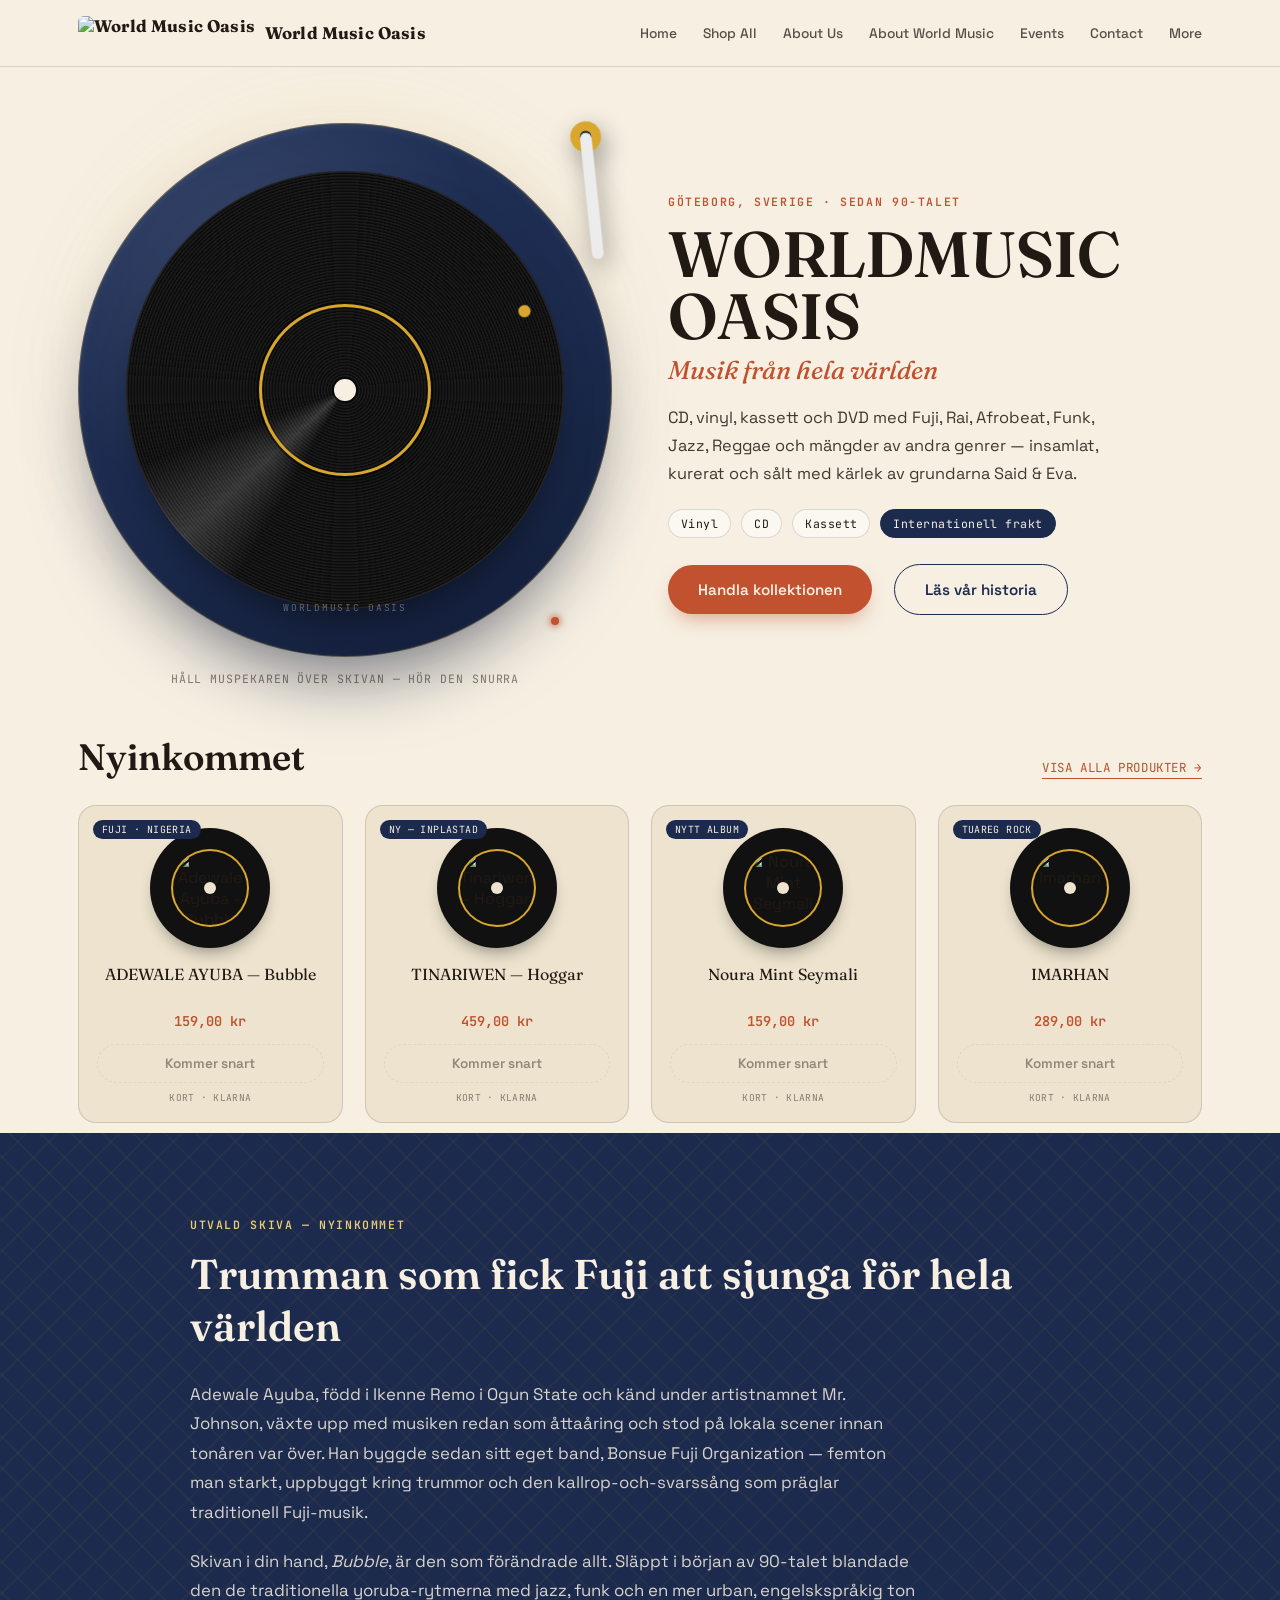
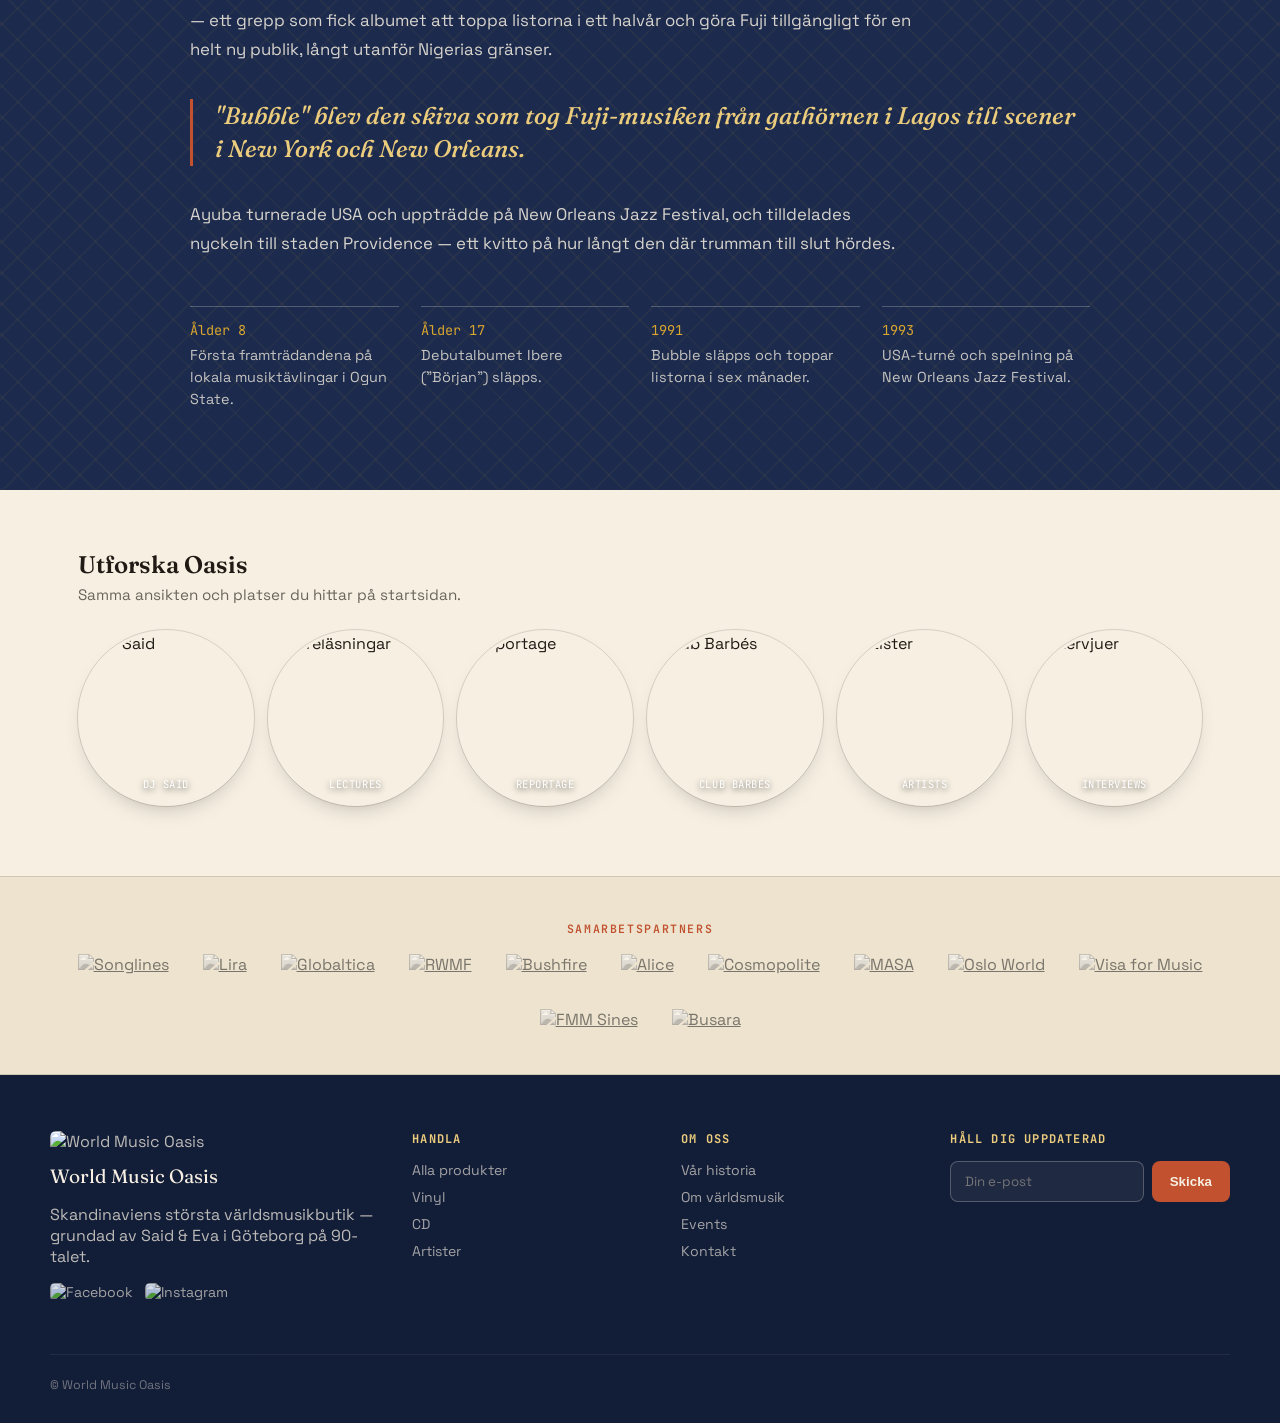
==== index.html @ 0da1d9ff "Add files via upload" ====
<!DOCTYPE html>
<html lang="sv">
<head>
<meta charset="UTF-8">
<meta name="viewport" content="width=device-width, initial-scale=1.0">
<title>Worldmusic Oasis — Musik från hela världen</title>
<link rel="preconnect" href="https://fonts.googleapis.com">
<link href="https://fonts.googleapis.com/css2?family=Fraunces:ital,opsz,wght@0,9..144,300;0,9..144,450;0,9..144,600;0,9..144,700;1,9..144,500&family=Space+Grotesk:wght@400;500;600;700&family=JetBrains+Mono:wght@400;500;600&display=swap" rel="stylesheet">
<link rel="stylesheet" href="style.css">
</head>
<body>

<header>
  <div class="nav-wrap">
    <a href="https://husseinx1970.github.io/worldmusicoasis/index.html" style="text-decoration:none;">
      <div class="logo"><img src="https://static.wixstatic.com/media/7166f7_0f824cdf5394435f9f5b06178131a06c~mv2.gif" alt="World Music Oasis" style="height:34px; width:auto; border-radius:6px;"> World Music&nbsp;Oasis</div>
    </a>
    <nav class="links">
      <a href="https://husseinx1970.github.io/worldmusicoasis/index.html">Home</a>
      <a href="https://husseinx1970.github.io/worldmusicoasis/shop-all.html">Shop All</a>
      <a href="https://husseinx1970.github.io/worldmusicoasis/about-us.html">About Us</a>
      <a href="https://husseinx1970.github.io/worldmusicoasis/about-world-music.html">About World Music</a>
      <a href="https://husseinx1970.github.io/worldmusicoasis/events.html">Events</a>
      <a href="https://husseinx1970.github.io/worldmusicoasis/contact.html">Contact</a>
      <a href="https://husseinx1970.github.io/worldmusicoasis/artists.html">More</a>
    </nav>
    <button class="mobile-toggle" aria-label="Meny">☰</button>
  </div>
  <div class="mobile-links">
    <a href="https://husseinx1970.github.io/worldmusicoasis/index.html">Home</a>
    <a href="https://husseinx1970.github.io/worldmusicoasis/shop-all.html">Shop All</a>
    <a href="https://husseinx1970.github.io/worldmusicoasis/about-us.html">About Us</a>
    <a href="https://husseinx1970.github.io/worldmusicoasis/about-world-music.html">About World Music</a>
    <a href="https://husseinx1970.github.io/worldmusicoasis/events.html">Events</a>
    <a href="https://husseinx1970.github.io/worldmusicoasis/contact.html">Contact</a>
    <a href="https://husseinx1970.github.io/worldmusicoasis/artists.html">More</a>
  </div>
</header>

<section class="hero" id="hem">
  <div>
    <div class="platter-stage" id="platter">
      <div class="turntable-base">
        <div class="vinyl">
          <div class="vinyl-sheen"></div>
          <div class="label"></div>
        </div>
        <svg class="tonearm" viewBox="0 0 100 100" fill="none" xmlns="http://www.w3.org/2000/svg">
          <circle cx="86" cy="12" r="8" fill="var(--gold)"/>
          <circle cx="86" cy="12" r="3" fill="var(--indigo-deep)"/>
          <rect x="83" y="10" width="6" height="66" rx="3" fill="#ececec" transform="rotate(18 86 12)"/>
          <circle cx="20" cy="82" r="3.2" fill="var(--gold)"/>
        </svg>
        <div class="deck-brand">Worldmusic Oasis</div>
        <div class="power-dot"></div>
      </div>
    </div>
    <div class="play-hint">Håll muspekaren över skivan — hör den snurra</div>
  </div>

  <div class="hero-copy">
    <span class="eyebrow">Göteborg, Sverige · Sedan 90-talet</span>
    <h1>WORLDMUSIC<br>OASIS</h1>
    <div class="subtitle">Musik från hela världen</div>
    <p style="font-size:1.02rem; line-height:1.7; opacity:0.85; max-width:46ch; margin-top:18px;">
      CD, vinyl, kassett och DVD med Fuji, Rai, Afrobeat, Funk, Jazz, Reggae och mängder av andra
      genrer — insamlat, kurerat och sålt med kärlek av grundarna Said &amp; Eva.
    </p>

    <div class="meta-row">
      <span class="pill">Vinyl</span>
      <span class="pill">CD</span>
      <span class="pill">Kassett</span>
      <span class="pill condition">Internationell frakt</span>
    </div>

    <div class="buy-row">
      <a class="btn" href="https://husseinx1970.github.io/worldmusicoasis/shop-all.html" style="text-decoration:none; display:inline-block;">Handla kollektionen</a>
      <a class="btn ghost" href="https://husseinx1970.github.io/worldmusicoasis/about-us.html" style="text-decoration:none; display:inline-block;">Läs vår historia</a>
    </div>
  </div>
</section>


<section class="shop" id="butik">
  <div class="shop-head">
    <h2>Nyinkommet</h2>
    <a class="see-all" href="https://husseinx1970.github.io/worldmusicoasis/shop-all.html">Visa alla produkter →</a>
  </div>
  <div class="product-grid">

<div class="p-card">
      <div class="disc"><img src="https://static.wixstatic.com/media/7166f7_14593338bad542749aed587544c12a95~mv2.jpg" alt="Adewale Ayuba - Bubble"></div>
      <span class="badge">Fuji · Nigeria</span>
      <div class="name">ADEWALE AYUBA — Bubble</div>
      <div class="price">159,00 kr</div>
      <a class="buy-btn" data-stripe="adewale-ayuba" href="#">Köp nu</a>
      <div class="pay-badges">KORT · KLARNA</div>
    </div>

<div class="p-card">
      <div class="disc"><img src="https://static.wixstatic.com/media/7166f7_f01b69d1b4a3486a8fb952c3af6a6973~mv2.jpg" alt="Tinariwen - Hoggar"></div>
      <span class="badge">Ny — inplastad</span>
      <div class="name">TINARIWEN — Hoggar</div>
      <div class="price">459,00 kr</div>
      <a class="buy-btn" data-stripe="tinariwen-hoggar" href="#">Köp nu</a>
      <div class="pay-badges">KORT · KLARNA</div>
    </div>

<div class="p-card">
      <div class="disc"><img src="https://static.wixstatic.com/media/7166f7_c71e7d99a2d54791a388ea5726c3e480~mv2.jpg" alt="Noura Mint Seymali"></div>
      <span class="badge">Nytt album</span>
      <div class="name">Noura Mint Seymali</div>
      <div class="price">159,00 kr</div>
      <a class="buy-btn" data-stripe="noura-mint-seymali" href="#">Köp nu</a>
      <div class="pay-badges">KORT · KLARNA</div>
    </div>

<div class="p-card">
      <div class="disc"><img src="https://static.wixstatic.com/media/7166f7_0d36a2579d9541468afca482047975d0~mv2.jpg" alt="Imarhan"></div>
      <span class="badge">Tuareg rock</span>
      <div class="name">IMARHAN</div>
      <div class="price">289,00 kr</div>
      <a class="buy-btn" data-stripe="imarhan" href="#">Köp nu</a>
      <div class="pay-badges">KORT · KLARNA</div>
    </div>

  </div>
</section>

<section class="story adire-bg">
  <div class="story-inner">
    <span class="eyebrow">Utvald skiva — Nyinkommet</span>
    <h2>Trumman som fick Fuji att sjunga för hela världen</h2>
    <p>
      Adewale Ayuba, född i Ikenne Remo i Ogun State och känd under artistnamnet Mr. Johnson,
      växte upp med musiken redan som åttaåring och stod på lokala scener innan tonåren var över.
      Han byggde sedan sitt eget band, Bonsue Fuji Organization — femton man starkt, uppbyggt kring
      trummor och den kallrop-och-svarssång som präglar traditionell Fuji-musik.
    </p>
    <p>
      Skivan i din hand, <em>Bubble</em>, är den som förändrade allt. Släppt i början av 90-talet
      blandade den de traditionella yoruba-rytmerna med jazz, funk och en mer urban, engelskspråkig
      ton — ett grepp som fick albumet att toppa listorna i ett halvår och göra Fuji tillgängligt
      för en helt ny publik, långt utanför Nigerias gränser.
    </p>
    <div class="pull">
      "Bubble" blev den skiva som tog Fuji-musiken från gathörnen i Lagos till scener i New York
      och New Orleans.
    </div>
    <p>
      Ayuba turnerade USA och uppträdde på New Orleans Jazz Festival, och tilldelades nyckeln till
      staden Providence — ett kvitto på hur långt den där trumman till slut hördes.
    </p>

    <div class="timeline">
      <div class="tl-item">
        <div class="tl-year">Ålder 8</div>
        <div class="tl-text">Första framträdandena på lokala musiktävlingar i Ogun State.</div>
      </div>
      <div class="tl-item">
        <div class="tl-year">Ålder 17</div>
        <div class="tl-text">Debutalbumet Ibere (”Början”) släpps.</div>
      </div>
      <div class="tl-item">
        <div class="tl-year">1991</div>
        <div class="tl-text">Bubble släpps och toppar listorna i sex månader.</div>
      </div>
      <div class="tl-item">
        <div class="tl-year">1993</div>
        <div class="tl-text">USA-turné och spelning på New Orleans Jazz Festival.</div>
      </div>
    </div>
  </div>
</section>


<section class="explore">
  <h3>Utforska Oasis</h3>
  <p class="lead">Samma ansikten och platser du hittar på startsidan.</p>
  <div class="tile-grid">
    <a class="tile" href="https://husseinx1970.github.io/worldmusicoasis/artists.html">
      <img src="https://static.wixstatic.com/media/7166f7_7521837ab2a44d3faf1ae3227e840b29~mv2.jpeg/v1/crop/x_226,y_0,w_631,h_634/fill/w_260,h_261,al_c,q_80,usm_0.66_1.00_0.01,enc_avif,quality_auto/said2.jpeg" alt="DJ Said">
      <span class="cap">DJ Said</span>
    </a>
    <a class="tile" href="https://husseinx1970.github.io/worldmusicoasis/about-world-music.html">
      <img src="https://static.wixstatic.com/media/7166f7_aab682427e1e443aa6e0ceadcc2f5370~mv2.jpeg/v1/crop/x_211,y_429,w_377,h_378/fill/w_260,h_261,al_c,q_80,usm_0.66_1.00_0.01,enc_avif,quality_auto/mitrassatf.jpeg" alt="Föreläsningar">
      <span class="cap">Lectures</span>
    </a>
    <a class="tile" href="https://husseinx1970.github.io/worldmusicoasis/events.html">
      <img src="https://static.wixstatic.com/media/7166f7_caa378e0107c48e58eef85d2fb7a9bc2~mv2.jpeg/v1/crop/x_7,y_919,w_592,h_608/fill/w_254,h_261,al_c,q_80,usm_0.66_1.00_0.01,enc_avif,quality_auto/said-5.jpeg" alt="Reportage">
      <span class="cap">Reportage</span>
    </a>
    <a class="tile" href="https://husseinx1970.github.io/worldmusicoasis/artists.html">
      <img src="https://static.wixstatic.com/media/7166f7_c73ff32344a54e0d898f25d38939cbee~mv2.jpeg/v1/crop/x_200,y_0,w_327,h_328/fill/w_260,h_261,al_c,q_80,usm_0.66_1.00_0.01,enc_avif,quality_auto/tisdass.jpeg" alt="Club Barbés">
      <span class="cap">Club Barbés</span>
    </a>
    <a class="tile" href="https://husseinx1970.github.io/worldmusicoasis/artists.html">
      <img src="https://static.wixstatic.com/media/7166f7_b9ed5227f5da4b95acb08b5313476a7a~mv2.jpeg/v1/crop/x_251,y_0,w_337,h_339/fill/w_260,h_261,al_c,q_80,usm_0.66_1.00_0.01,enc_avif,quality_auto/goran.jpeg" alt="Artister">
      <span class="cap">Artists</span>
    </a>
    <a class="tile" href="https://husseinx1970.github.io/worldmusicoasis/index.html">
      <img src="https://static.wixstatic.com/media/7166f7_e942408dedb54524a821d527164a5282~mv2.jpg/v1/crop/x_45,y_0,w_383,h_394/fill/w_254,h_261,al_c,q_80,usm_0.66_1.00_0.01,enc_avif,quality_auto/ali_edited.jpg" alt="Intervjuer">
      <span class="cap">Interviews</span>
    </a>
  </div>
</section>


<section class="partners">
  <div class="partners-inner">
    <span class="eyebrow">Samarbetspartners</span>
    <div class="logo-row">
      <a href="https://www.songlines.co.uk/"><img src="https://static.wixstatic.com/media/7166f7_846229ec7d954804942af5f8c13153a7~mv2.png/v1/fill/w_174,h_55,al_c,q_85,usm_0.66_1.00_0.01,enc_avif,quality_auto/Songlines.png" alt="Songlines"></a>
      <a href="https://www.lira.se/"><img src="https://static.wixstatic.com/media/7166f7_19bf4fa95d6b4df8967ec5f0bfca1dad~mv2.png/v1/fill/w_166,h_46,al_c,q_85,usm_0.66_1.00_0.01,enc_avif,quality_auto/lira-logo-2019.png" alt="Lira"></a>
      <a href="https://globaltica.pl/"><img src="https://static.wixstatic.com/media/7166f7_7c1747510991429bb4a9e89aabb86590~mv2.png/v1/fill/w_197,h_37,al_c,q_85,usm_0.66_1.00_0.01,enc_avif,quality_auto/globaltica-logo-01.png" alt="Globaltica"></a>
      <a href="https://rwmf.net/"><img src="https://static.wixstatic.com/media/7166f7_41294d9a8b4c438ab6e2bd0062120cf5~mv2.png/v1/fill/w_129,h_133,al_c,q_85,usm_0.66_1.00_0.01,enc_avif,quality_auto/RWMF-LOGO-cropped.png" alt="RWMF"></a>
      <a href="https://www.bush-fire.com/"><img src="https://static.wixstatic.com/media/7166f7_f3049c4bb7594cfbae0c6d9446e855a3~mv2.png/v1/crop/x_86,y_0,w_862,h_702/fill/w_130,h_102,al_c,q_85,usm_0.66_1.00_0.01,enc_avif,quality_auto/bushfire.png" alt="Bushfire"></a>
      <a href="https://alicecph.com/"><img src="https://static.wixstatic.com/media/7166f7_eadf4b941ebb4668beb16190f0f26e3b~mv2.png/v1/fill/w_188,h_107,al_c,q_85,usm_0.66_1.00_0.01,enc_avif,quality_auto/images.png" alt="Alice"></a>
      <a href="https://cosmopolite.no/"><img src="https://static.wixstatic.com/media/7166f7_535382f455e5461d8c22b4dec8519771~mv2.png/v1/fill/w_174,h_45,al_c,q_85,usm_0.66_1.00_0.01,enc_avif,quality_auto/logo.png" alt="Cosmopolite"></a>
      <a href="https://www.en.masa.ci/"><img src="https://static.wixstatic.com/media/7166f7_39625f5b4baf4d129ca061377dc2a211~mv2.png/v1/crop/x_62,y_0,w_692,h_150/fill/w_212,h_46,al_c,q_85,usm_0.66_1.00_0.01,enc_avif,quality_auto/logo-site-MASA-01-01.png" alt="MASA"></a>
      <a href="https://www.osloworld.no/"><img src="https://static.wixstatic.com/media/7166f7_3dadec3fd1254ef3a361cc6c0a9aec73~mv2.png/v1/fill/w_112,h_46,al_c,q_85,usm_0.66_1.00_0.01,enc_avif,quality_auto/oslo%20logo-01.png" alt="Oslo World"></a>
      <a href="http://www.visaformusic.com/"><img src="https://static.wixstatic.com/media/7166f7_202dc550b97f4b1888413e012d39efb4~mv2.png/v1/fill/w_234,h_71,al_c,q_85,usm_0.66_1.00_0.01,enc_avif,quality_auto/Visa%20for%20music%20logo.png" alt="Visa for Music"></a>
      <a href="https://www.fmmsines.pt/"><img src="https://static.wixstatic.com/media/7166f7_93dc5c8981c24600881a9e6da6a2eb9c~mv2.jpeg/v1/fill/w_203,h_102,al_c,q_80,usm_0.66_1.00_0.01,enc_avif,quality_auto/fmm_logotipo.jpeg" alt="FMM Sines"></a>
      <a href="https://www.busaramusic.org/"><img src="https://static.wixstatic.com/media/7166f7_505dd435e7864c72bb443fd3b5957d43~mv2.gif" alt="Busara"></a>
    </div>
  </div>
</section>


<footer>
  <div class="footer-inner">
    <div>
      <img src="https://static.wixstatic.com/media/7166f7_0f824cdf5394435f9f5b06178131a06c~mv2.gif" alt="World Music Oasis" style="height:38px; width:auto; margin-bottom:12px; border-radius:6px;">
      <div class="footer-brand">World Music&nbsp;Oasis</div>
      <p>Skandinaviens största världsmusikbutik — grundad av Said &amp; Eva i Göteborg på 90-talet.</p>
      <div style="display:flex; gap:12px; margin-top:16px;">
        <a href="https://www.facebook.com/Worldmusic-oasis-79179669321"><img src="https://static.wixstatic.com/media/0fdef751204647a3bbd7eaa2827ed4f9.png" alt="Facebook" style="width:22px; height:22px; border-radius:5px;"></a>
        <a href="https://www.instagram.com/worldmusic_oasis/"><img src="https://static.wixstatic.com/media/01c3aff52f2a4dffa526d7a9843d46ea.png" alt="Instagram" style="width:22px; height:22px; border-radius:5px;"></a>
      </div>
    </div>
    <div>
      <h4>Handla</h4>
      <a href="https://husseinx1970.github.io/worldmusicoasis/shop-all.html">Alla produkter</a>
      <a href="https://husseinx1970.github.io/worldmusicoasis/shop-all.html">Vinyl</a>
      <a href="https://husseinx1970.github.io/worldmusicoasis/shop-all.html">CD</a>
      <a href="https://husseinx1970.github.io/worldmusicoasis/shop-all.html">Artister</a>
    </div>
    <div>
      <h4>Om oss</h4>
      <a href="https://husseinx1970.github.io/worldmusicoasis/about-us.html">Vår historia</a>
      <a href="https://husseinx1970.github.io/worldmusicoasis/about-world-music.html">Om världsmusik</a>
      <a href="https://husseinx1970.github.io/worldmusicoasis/events.html">Events</a>
      <a href="https://husseinx1970.github.io/worldmusicoasis/contact.html">Kontakt</a>
    </div>
    <div>
      <h4>Håll dig uppdaterad</h4>
      <div class="newsletter">
        <input type="email" placeholder="Din e-post" />
        <button>Skicka</button>
      </div>
    </div>
  </div>
  <div class="bottom-line">
    <span>© World Music Oasis</span>
  </div>
</footer>

<script src="stripe-config.js"></script>
<script src="site.js"></script>
</body>
</html>
---- style.css ----
:root{
    --indigo:#1B2A4D;
    --indigo-deep:#121D38;
    --gold:#D9A62E;
    --gold-soft:#EBCB7C;
    --rust:#C1512F;
    --cream:#F6EFE2;
    --cream-dim:#EDE3CE;
    --ink:#211A14;
    --line:rgba(33,26,20,0.14);
  }
  *{box-sizing:border-box;}
  html{scroll-behavior:smooth;}
  body{
    margin:0;
    background:var(--cream);
    color:var(--ink);
    font-family:'Space Grotesk', sans-serif;
    -webkit-font-smoothing:antialiased;
  }
  a{color:inherit;}
  .eyebrow{
    font-family:'JetBrains Mono', monospace;
    letter-spacing:0.14em;
    text-transform:uppercase;
    font-size:0.72rem;
    color:var(--rust);
    font-weight:600;
  }
  h1,h2,h3{
    font-family:'Fraunces', serif;
    margin:0;
    font-weight:600;
  }

  /* ---------- background texture ---------- */
  .adire-bg{
    background-color:var(--indigo);
    background-image:
      repeating-linear-gradient(45deg, rgba(217,166,46,0.05) 0px, rgba(217,166,46,0.05) 2px, transparent 2px, transparent 22px),
      repeating-linear-gradient(-45deg, rgba(217,166,46,0.05) 0px, rgba(217,166,46,0.05) 2px, transparent 2px, transparent 22px);
  }

  /* ---------- nav ---------- */
  header{
    position:sticky; top:0; z-index:50;
    background:rgba(246,239,226,0.92);
    backdrop-filter:blur(8px);
    border-bottom:1px solid var(--line);
  }
  .nav-wrap{
    max-width:1180px; margin:0 auto;
    display:flex; align-items:center; justify-content:space-between;
    padding:16px 28px;
  }
  .logo{
    display:flex; align-items:center; gap:10px;
    font-family:'Fraunces', serif; font-weight:700; font-size:1.05rem;
    letter-spacing:0.01em;
  }
  .logo .mark{
    width:30px; height:30px; border-radius:50%;
    background:conic-gradient(var(--indigo) 0 25%, var(--gold) 0 50%, var(--rust) 0 75%, var(--indigo) 0 100%);
    position:relative;
  }
  .logo .mark::after{
    content:''; position:absolute; inset:38%; background:var(--cream); border-radius:50%;
  }
  nav.links{ display:flex; gap:26px; font-size:0.86rem; font-weight:500;}
  nav.links a{ text-decoration:none; opacity:0.75; transition:opacity .2s;}
  nav.links a:hover{ opacity:1; color:var(--rust);}
  @media (max-width:760px){ nav.links{ display:none; } }

  /* ---------- hero ---------- */
  .hero{
    max-width:1180px; margin:0 auto;
    padding:56px 28px 40px;
    display:grid; grid-template-columns:1fr 1fr; gap:56px;
    align-items:center;
  }
  @media (max-width:900px){ .hero{ grid-template-columns:1fr; gap:36px; padding-top:32px;} }

  .platter-stage{
    position:relative; display:flex; align-items:center; justify-content:center;
    aspect-ratio:1/1;
  }
  .platter-stage::before{
    content:''; position:absolute; inset:-6%; border-radius:50%;
    background:radial-gradient(circle at 50% 45%, rgba(217,166,46,0.22), transparent 70%);
    filter:blur(30px);
    z-index:0;
  }
  .turntable-base{
    position:relative; width:100%; height:100%; border-radius:50%;
    display:flex; align-items:center; justify-content:center;
    background:
      radial-gradient(circle at 32% 28%, rgba(255,255,255,0.10), transparent 45%),
      linear-gradient(155deg, #23345c 0%, var(--indigo) 55%, var(--indigo-deep) 100%);
    box-shadow:
      0 40px 70px -25px rgba(18,29,56,0.6),
      inset 0 0 0 1px rgba(217,166,46,0.35),
      inset 0 2px 10px rgba(255,255,255,0.08);
  }
  .vinyl{
    width:82%; aspect-ratio:1/1; border-radius:50%;
    background:
      repeating-radial-gradient(circle at center, #0c0c0c 0px, #0c0c0c 1px, #1a1a1a 2px, #1a1a1a 3px);
    box-shadow:0 20px 40px -18px rgba(0,0,0,0.6), inset 0 0 0 2px rgba(255,255,255,0.04);
    position:relative;
    animation:spin 9s linear infinite;
    animation-play-state:paused;
    overflow:hidden;
  }
  .platter-stage:hover .vinyl, .platter-stage.playing .vinyl{ animation-play-state:running; }
  @keyframes spin{ to{ transform:rotate(360deg);} }
  .vinyl-sheen{
    position:absolute; inset:0; border-radius:50%;
    background:conic-gradient(from 210deg, transparent 0deg, rgba(255,255,255,0.16) 18deg, transparent 40deg, transparent 360deg);
    mix-blend-mode:screen;
    pointer-events:none;
  }
  .label{
    position:absolute; inset:0; margin:auto; width:38%; height:38%; border-radius:50%;
    background-image:url('https://static.wixstatic.com/media/7166f7_14593338bad542749aed587544c12a95~mv2.jpg/v1/fit/w_500,h_500,q_90/file.jpg');
    background-size:cover; background-position:center;
    box-shadow:0 0 0 3px var(--gold), 0 0 0 5px rgba(0,0,0,0.4), 0 6px 14px rgba(0,0,0,0.4);
  }
  .label::after{
    content:''; position:absolute; inset:0; margin:auto; width:13%; height:13%;
    background:var(--cream); border-radius:50%; box-shadow:0 0 0 2px rgba(0,0,0,0.5);
  }
  .tonearm{
    position:absolute; top:-2%; right:0%; width:36%; height:36%;
    transform-origin:88% 12%;
    transform:rotate(-24deg);
    transition:transform .6s cubic-bezier(.4,0,.2,1);
    filter:drop-shadow(0 10px 12px rgba(0,0,0,0.4));
    z-index:2;
  }
  .platter-stage:hover .tonearm, .platter-stage.playing .tonearm{ transform:rotate(4deg); }
  .deck-brand{
    position:absolute; bottom:8%; left:0; right:0; text-align:center;
    font-family:'JetBrains Mono', monospace; font-size:0.6rem; letter-spacing:0.18em;
    text-transform:uppercase; color:rgba(246,239,226,0.35);
    z-index:1;
  }
  .power-dot{
    position:absolute; bottom:6%; right:10%; width:8px; height:8px; border-radius:50%;
    background:var(--rust); box-shadow:0 0 6px 2px rgba(193,81,47,0.6);
    transition:background .3s ease, box-shadow .3s ease;
    z-index:2;
  }
  .platter-stage:hover .power-dot, .platter-stage.playing .power-dot{
    background:#4CAF6D; box-shadow:0 0 8px 3px rgba(76,175,109,0.7);
  }
  .play-hint{
    margin-top:14px; text-align:center; font-family:'JetBrains Mono',monospace;
    font-size:0.72rem; letter-spacing:0.08em; text-transform:uppercase; opacity:0.55;
  }

  .hero-copy .eyebrow{ margin-bottom:14px; display:block; }
  .hero-copy h1{
    font-size:clamp(2.6rem, 5vw, 4rem);
    line-height:0.98;
    letter-spacing:-0.01em;
  }
  .hero-copy .subtitle{
    font-family:'Fraunces', serif; font-style:italic; font-weight:450;
    font-size:1.6rem; color:var(--rust); margin-top:6px;
  }
  .meta-row{
    display:flex; flex-wrap:wrap; gap:10px; margin:22px 0 26px;
  }
  .pill{
    font-family:'JetBrains Mono', monospace; font-size:0.72rem; letter-spacing:0.04em;
    padding:6px 12px; border-radius:999px; border:1px solid var(--line);
    background:rgba(255,255,255,0.5);
  }
  .pill.condition{ background:var(--indigo); color:var(--cream); border-color:var(--indigo); }

  .buy-row{
    display:flex; align-items:center; gap:22px; margin-top:8px; flex-wrap:wrap;
  }
  .price-tag{
    font-family:'Fraunces', serif; font-weight:700; font-size:2.1rem; color:var(--indigo);
    position:relative;
  }
  .price-tag sup{ font-size:0.9rem; top:-0.9em; }
  .btn{
    font-family:'Space Grotesk', sans-serif; font-weight:600; font-size:0.95rem;
    padding:15px 30px; border-radius:999px; border:none; cursor:pointer;
    background:var(--rust); color:var(--cream);
    transition:transform .18s ease, box-shadow .18s ease;
    box-shadow:0 10px 20px -8px rgba(193,81,47,0.55);
  }
  .btn:hover{ transform:translateY(-2px); box-shadow:0 14px 26px -8px rgba(193,81,47,0.6); }
  .btn.ghost{
    background:transparent; color:var(--indigo); border:1.5px solid var(--indigo);
    box-shadow:none;
  }
  .btn.ghost:hover{ background:var(--indigo); color:var(--cream); }

  /* ---------- details strip ---------- */
  .strip{
    max-width:1180px; margin:10px auto 0; padding:0 28px 60px;
  }
  .cards{
    display:grid; grid-template-columns:repeat(4,1fr); gap:16px;
  }
  @media (max-width:760px){ .cards{ grid-template-columns:repeat(2,1fr); } }
  .card{
    background:var(--cream-dim);
    border:1px solid var(--line);
    border-radius:16px;
    padding:20px;
  }
  .card .eyebrow{ margin-bottom:8px; }
  .card .val{ font-family:'Fraunces', serif; font-size:1.15rem; }

  /* ---------- story section ---------- */
  .story{
    color:var(--cream);
    padding:80px 28px;
  }
  .story-inner{
    max-width:900px; margin:0 auto;
  }
  .story .eyebrow{ color:var(--gold-soft); }
  .story h2{
    font-size:clamp(1.8rem,3.4vw,2.6rem);
    margin:14px 0 28px;
    color:var(--cream);
  }
  .story p{
    font-size:1.05rem; line-height:1.75; color:rgba(246,239,226,0.86);
    margin:0 0 20px; max-width:66ch;
  }
  .pull{
    font-family:'Fraunces', serif; font-style:italic; font-weight:500;
    font-size:1.5rem; color:var(--gold-soft); line-height:1.4;
    border-left:3px solid var(--rust); padding-left:22px; margin:34px 0;
    max-width:56ch;
  }

  .timeline{
    display:grid; grid-template-columns:repeat(4,1fr); gap:22px; margin-top:48px;
  }
  @media (max-width:820px){ .timeline{ grid-template-columns:repeat(2,1fr);} }
  .tl-item{ border-top:1px solid rgba(246,239,226,0.25); padding-top:14px; }
  .tl-year{ font-family:'JetBrains Mono',monospace; color:var(--gold); font-size:0.85rem; }
  .tl-text{ font-size:0.9rem; color:rgba(246,239,226,0.78); margin-top:6px; line-height:1.5;}

  /* ---------- more / related ---------- */
  .more{
    max-width:1180px; margin:0 auto; padding:70px 28px;
  }
  .more h3{ font-size:1.5rem; margin-bottom:6px; }
  .more p.lead{ opacity:0.65; margin:0 0 30px; font-size:0.95rem; }
  .browse-row{
    display:flex; gap:14px; flex-wrap:wrap;
  }
  .browse-chip{
    padding:12px 20px; border-radius:12px; border:1px solid var(--line);
    background:var(--cream-dim); text-decoration:none; font-size:0.9rem; font-weight:500;
    display:flex; align-items:center; gap:8px;
    transition:background .2s, border-color .2s;
  }
  .browse-chip:hover{ background:var(--indigo); color:var(--cream); border-color:var(--indigo); }
  .dot{ width:7px; height:7px; border-radius:50%; background:var(--rust); }

  /* ---------- footer ---------- */
  footer{
    background:var(--indigo-deep); color:rgba(246,239,226,0.75);
    padding:56px 28px 30px;
  }
  .footer-inner{
    max-width:1180px; margin:0 auto;
    display:grid; grid-template-columns:1.4fr 1fr 1fr 1.2fr; gap:36px;
  }
  @media (max-width:820px){ .footer-inner{ grid-template-columns:1fr 1fr; } }
  footer h4{
    font-family:'JetBrains Mono',monospace; font-size:0.75rem; letter-spacing:0.1em;
    text-transform:uppercase; color:var(--gold-soft); margin:0 0 14px;
  }
  footer a{ display:block; text-decoration:none; font-size:0.88rem; margin-bottom:9px; opacity:0.85; }
  footer a:hover{ opacity:1; color:var(--gold-soft); }
  .footer-brand{ font-family:'Fraunces',serif; font-size:1.2rem; color:var(--cream); margin-bottom:10px; }
  .footer-brand p{ font-size:0.88rem; line-height:1.6; max-width:34ch; opacity:0.7; }
  .newsletter{ display:flex; gap:8px; margin-top:14px; }
  .newsletter input{
    flex:1; padding:11px 14px; border-radius:8px; border:1px solid rgba(246,239,226,0.25);
    background:rgba(246,239,226,0.06); color:var(--cream); font-family:'Space Grotesk';
  }
  .newsletter button{
    padding:11px 18px; border-radius:8px; border:none; background:var(--rust); color:var(--cream);
    font-weight:600; cursor:pointer;
  }
  /* ---------- news / recommends ---------- */
  .news{
    max-width:1180px; margin:0 auto; padding:20px 28px 10px;
  }
  .news h3{ font-size:1.5rem; margin-bottom:6px; }
  .news p.lead{ opacity:0.65; margin:0 0 26px; font-size:0.95rem; }
  .news-grid{
    display:grid; grid-template-columns:repeat(3,1fr); gap:18px;
  }
  @media (max-width:820px){ .news-grid{ grid-template-columns:1fr; } }
  .news-card{
    border-radius:16px; overflow:hidden; background:var(--cream-dim);
    border:1px solid var(--line); text-decoration:none; color:var(--ink);
    display:block; transition:transform .2s ease;
  }
  .news-card:hover{ transform:translateY(-4px); }
  .news-card img{ width:100%; aspect-ratio:16/11; object-fit:cover; display:block; }
  .news-card .body{ padding:16px 18px 20px; }
  .news-card .eyebrow{ margin-bottom:6px; display:block; }
  .news-card .ttl{ font-family:'Fraunces',serif; font-size:1.05rem; line-height:1.3; }

  /* ---------- explore tiles ---------- */
  .explore{
    max-width:1180px; margin:0 auto; padding:60px 28px 10px;
  }
  .explore h3{ font-size:1.5rem; margin-bottom:6px; }
  .explore p.lead{ opacity:0.65; margin:0 0 26px; font-size:0.95rem; }
  .tile-grid{
    display:grid; grid-template-columns:repeat(6,1fr); gap:14px;
  }
  @media (max-width:900px){ .tile-grid{ grid-template-columns:repeat(3,1fr);} }
  @media (max-width:520px){ .tile-grid{ grid-template-columns:repeat(2,1fr);} }
  .tile{
    position:relative; border-radius:50%; aspect-ratio:1/1; overflow:hidden;
    text-decoration:none; display:block; box-shadow:0 10px 22px -12px rgba(33,26,20,0.35);
    border:3px solid var(--cream);
    outline:1px solid var(--line);
  }
  .tile img{ width:100%; height:100%; object-fit:cover; display:block; filter:saturate(0.92); transition:transform .35s ease, filter .35s ease; }
  .tile:hover img{ transform:scale(1.08); filter:saturate(1.1); }
  .tile .cap{
    position:absolute; left:0; right:0; bottom:0; padding:0 0 12px; text-align:center;
    font-family:'JetBrains Mono',monospace; font-size:0.66rem; letter-spacing:0.05em; text-transform:uppercase;
    color:#fff; text-shadow:0 2px 6px rgba(0,0,0,0.65);
  }

  /* ---------- partners ---------- */
  .partners{
    background:var(--cream-dim); border-top:1px solid var(--line); border-bottom:1px solid var(--line);
    margin-top:60px; padding:44px 28px;
  }
  .partners-inner{ max-width:1180px; margin:0 auto; }
  .partners .eyebrow{ display:block; margin-bottom:18px; text-align:center; }
  .logo-row{
    display:flex; flex-wrap:wrap; align-items:center; justify-content:center; gap:34px;
  }
  .logo-row img{
    height:34px; width:auto; object-fit:contain;
    filter:grayscale(1) opacity(0.55);
    transition:filter .2s ease;
  }
  .logo-row img:hover{ filter:grayscale(0) opacity(1); }

  /* ---------- product grid ---------- */
  .shop{
    max-width:1180px; margin:0 auto; padding:8px 28px 10px;
  }
  .shop-head{
    display:flex; align-items:flex-end; justify-content:space-between; gap:20px;
    margin-bottom:26px; flex-wrap:wrap;
  }
  .shop-head h2{ font-size:clamp(1.7rem,3vw,2.3rem); }
  .shop-head .see-all{
    font-family:'JetBrains Mono',monospace; font-size:0.78rem; letter-spacing:0.05em;
    text-transform:uppercase; text-decoration:none; color:var(--rust); border-bottom:1px solid var(--rust);
    padding-bottom:2px; white-space:nowrap;
  }
  .product-grid{
    display:grid; grid-template-columns:repeat(4,1fr); gap:22px;
  }
  @media (max-width:960px){ .product-grid{ grid-template-columns:repeat(3,1fr);} }
  @media (max-width:680px){ .product-grid{ grid-template-columns:repeat(2,1fr);} }
  .p-card{
    text-decoration:none; color:var(--ink); display:block;
    background:var(--cream-dim);
    border:1px solid var(--line);
    border-radius:18px;
    padding:22px 18px 18px;
    text-align:center;
    position:relative;
    transition:transform .2s ease, box-shadow .2s ease;
  }
  .p-card:hover{ transform:translateY(-5px); box-shadow:0 18px 30px -18px rgba(33,26,20,0.35); }
  .p-card .disc{
    width:120px; height:120px; margin:0 auto 16px; border-radius:50%;
    position:relative; background:#111;
    box-shadow:0 10px 18px -8px rgba(0,0,0,0.45);
  }
  .p-card .disc img{
    position:absolute; inset:0; margin:auto; width:62%; height:62%; border-radius:50%;
    object-fit:cover; box-shadow:0 0 0 2px var(--gold);
  }
  .p-card .disc::after{
    content:''; position:absolute; inset:0; margin:auto; width:10%; height:10%;
    background:var(--cream-dim); border-radius:50%;
  }
  .p-card .badge{
    position:absolute; top:14px; left:14px;
    font-family:'JetBrains Mono',monospace; font-size:0.62rem; letter-spacing:0.04em; text-transform:uppercase;
    background:var(--indigo); color:var(--cream); padding:3px 9px; border-radius:999px;
  }
  .p-card .name{ font-family:'Fraunces',serif; font-size:1rem; line-height:1.3; min-height:2.5em; }
  .p-card .price{
    font-family:'JetBrains Mono',monospace; font-size:0.85rem; color:var(--rust); margin-top:8px; font-weight:600;
  }
  .buy-btn{
    display:block; margin-top:14px; text-decoration:none;
    font-family:'Space Grotesk',sans-serif; font-weight:600; font-size:0.85rem;
    padding:10px 0; border-radius:999px; background:var(--rust); color:var(--cream);
    transition:transform .15s ease, background .15s ease;
  }
  .buy-btn:hover{ transform:translateY(-1px); background:#a8461f; }
  .buy-btn.soon{
    background:transparent; color:var(--ink); opacity:0.45; border:1.5px dashed var(--line); cursor:not-allowed;
  }
  .buy-btn.soon:hover{ transform:none; background:transparent; }
  .pay-badges{
    display:flex; align-items:center; justify-content:center; gap:6px; margin-top:8px;
    font-family:'JetBrains Mono',monospace; font-size:0.6rem; letter-spacing:0.03em; opacity:0.5;
  }

  /* ---------- about ---------- */
  .about{
    max-width:1180px; margin:0 auto; padding:70px 28px;
    display:grid; grid-template-columns:1fr 1fr; gap:56px; align-items:center;
  }
  @media (max-width:860px){ .about{ grid-template-columns:1fr; } }
  .about img{ width:100%; border-radius:18px; display:block; box-shadow:0 20px 40px -20px rgba(33,26,20,0.4); }
  .about-copy p{ font-size:1rem; line-height:1.75; opacity:0.85; margin:14px 0; }
  .about-copy h2{ font-size:clamp(1.7rem,3vw,2.3rem); margin-bottom:4px; }

  /* ---------- contact ---------- */
  .contact{
    max-width:1180px; margin:0 auto; padding:70px 28px;
    display:grid; grid-template-columns:1fr 1fr; gap:40px;
  }
  @media (max-width:820px){ .contact{ grid-template-columns:1fr; } }
  .contact h2{ font-size:clamp(1.7rem,3vw,2.3rem); margin-bottom:16px; }
  .contact-card{
    background:var(--indigo); color:var(--cream); border-radius:20px; padding:34px;
  }
  .contact-card .row{ display:flex; gap:14px; margin-bottom:18px; align-items:flex-start; }
  .contact-card .row .lbl{
    font-family:'JetBrains Mono',monospace; font-size:0.7rem; letter-spacing:0.06em; text-transform:uppercase;
    color:var(--gold-soft); min-width:88px;
  }
  .contact-card .row .val{ font-size:0.98rem; line-height:1.5; opacity:0.92; }
  .contact-card a{ color:var(--cream); text-decoration:underline; }
  .contact-form{ background:var(--cream-dim); border:1px solid var(--line); border-radius:20px; padding:34px; }
  .contact-form input, .contact-form textarea{
    width:100%; padding:12px 14px; border-radius:10px; border:1px solid var(--line);
    background:#fff; font-family:'Space Grotesk'; margin-bottom:14px; font-size:0.92rem;
  }
  .contact-form textarea{ min-height:100px; resize:vertical; }
  .contact-form button{
    font-family:'Space Grotesk'; font-weight:600; font-size:0.92rem; padding:13px 26px;
    border-radius:999px; border:none; background:var(--rust); color:var(--cream); cursor:pointer;
  }

  .bottom-line{
    max-width:1180px; margin:44px auto 0; padding-top:22px;
    border-top:1px solid rgba(246,239,226,0.12);
    display:flex; justify-content:space-between; font-size:0.78rem; opacity:0.55; flex-wrap:wrap; gap:10px;
  }

/* ---------- nav active state + mobile menu ---------- */
nav.links a.active{ opacity:1; color:var(--rust); font-weight:600; }
.mobile-toggle{ display:none; background:none; border:none; font-size:1.4rem; cursor:pointer; color:var(--indigo); }
@media (max-width:760px){
  .mobile-toggle{ display:block; }
}
.mobile-links{
  display:none; flex-direction:column; gap:2px; padding:10px 28px 18px;
  border-top:1px solid var(--line); background:var(--cream);
}
.mobile-links.open{ display:flex; }
.mobile-links a{
  padding:12px 4px; text-decoration:none; color:var(--ink); font-size:0.95rem;
  border-bottom:1px solid var(--line);
}
.mobile-links a.active{ color:var(--rust); font-weight:600; }

/* ---------- page hero (non-home pages) ---------- */
.page-hero{
  max-width:1180px; margin:0 auto; padding:56px 28px 20px;
}
.page-hero .eyebrow{ display:block; margin-bottom:10px; }
.page-hero h1{ font-size:clamp(2.2rem,4.2vw,3.2rem); line-height:1.02; }
.page-hero p{ font-size:1.02rem; opacity:0.75; max-width:60ch; margin-top:14px; line-height:1.7; }

/* ---------- simple content page ---------- */
.content{
  max-width:800px; margin:0 auto; padding:20px 28px 70px;
}
.content h2{ font-size:1.5rem; margin:36px 0 14px; }
.content p{ font-size:1.02rem; line-height:1.8; opacity:0.85; margin:0 0 18px; }
.content .pull{
  font-family:'Fraunces', serif; font-style:italic; font-weight:500;
  font-size:1.3rem; color:var(--rust); line-height:1.5;
  border-left:3px solid var(--rust); padding-left:20px; margin:28px 0;
}
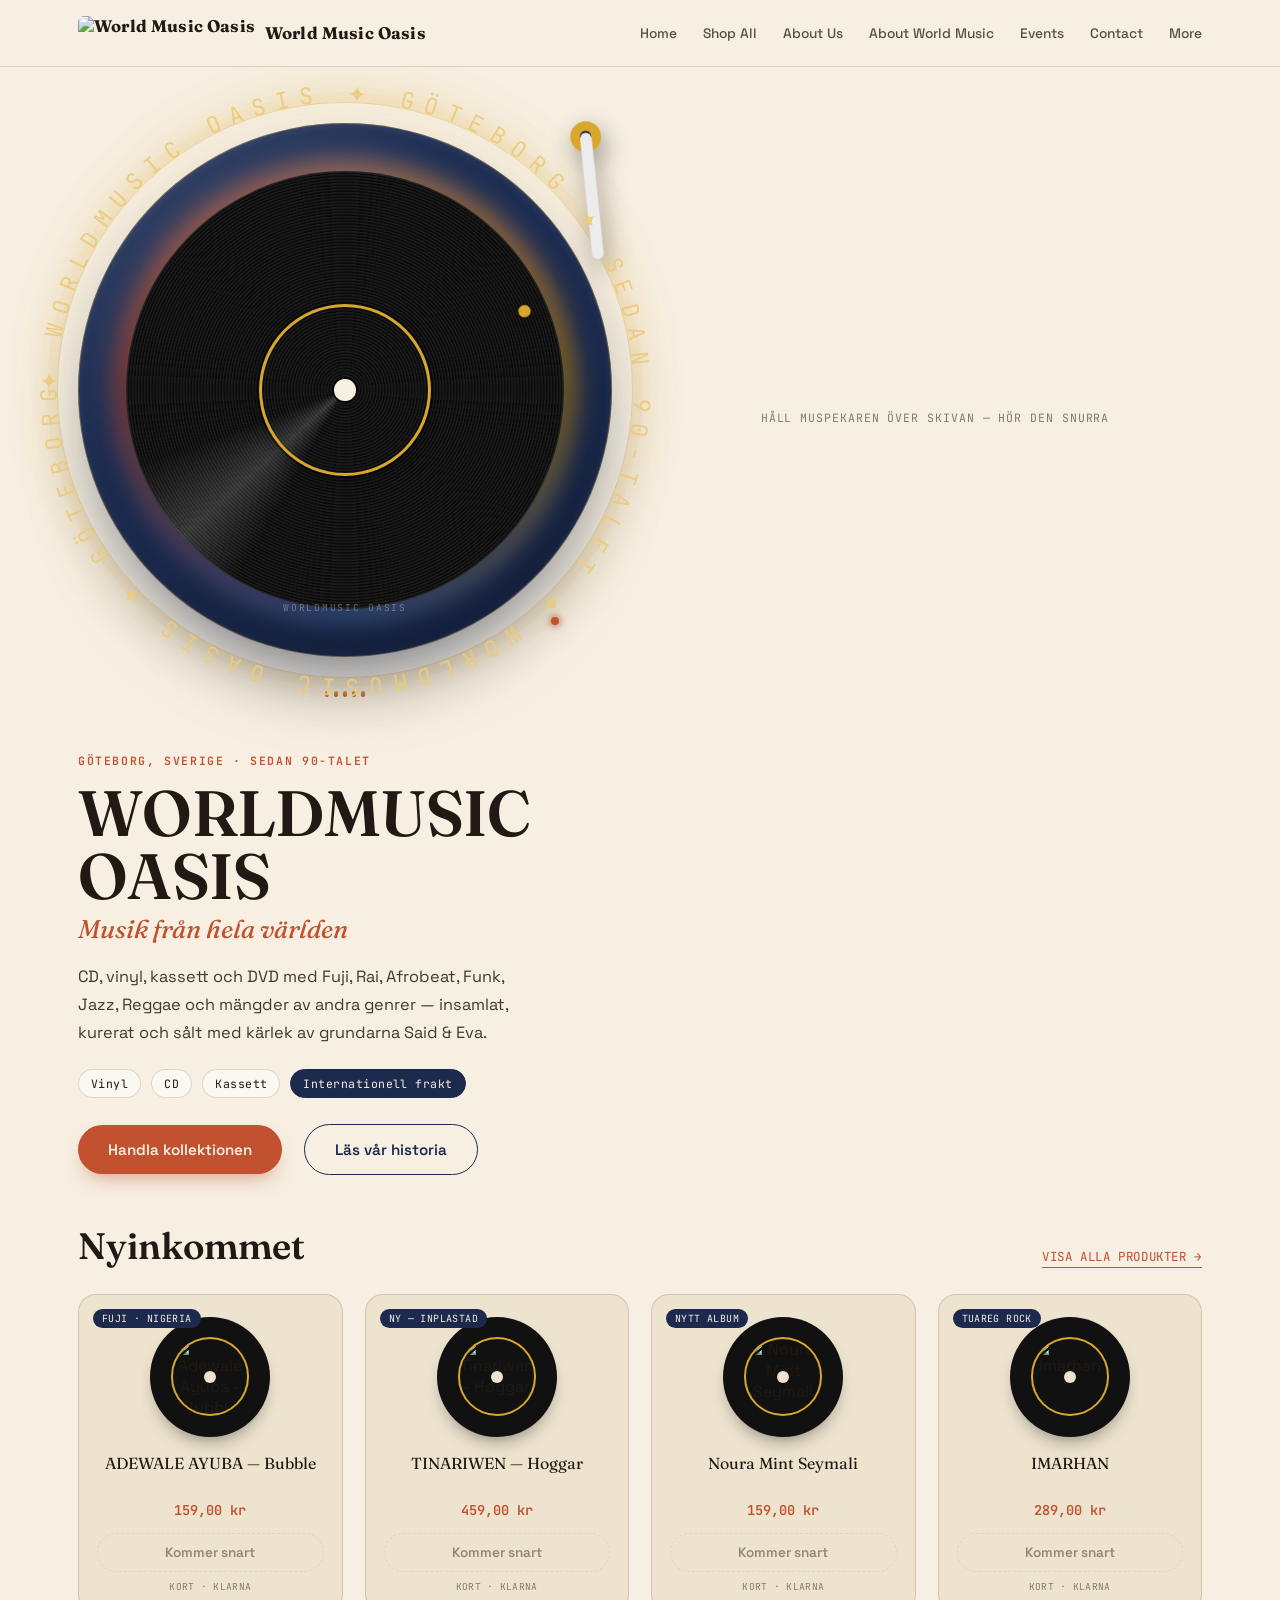
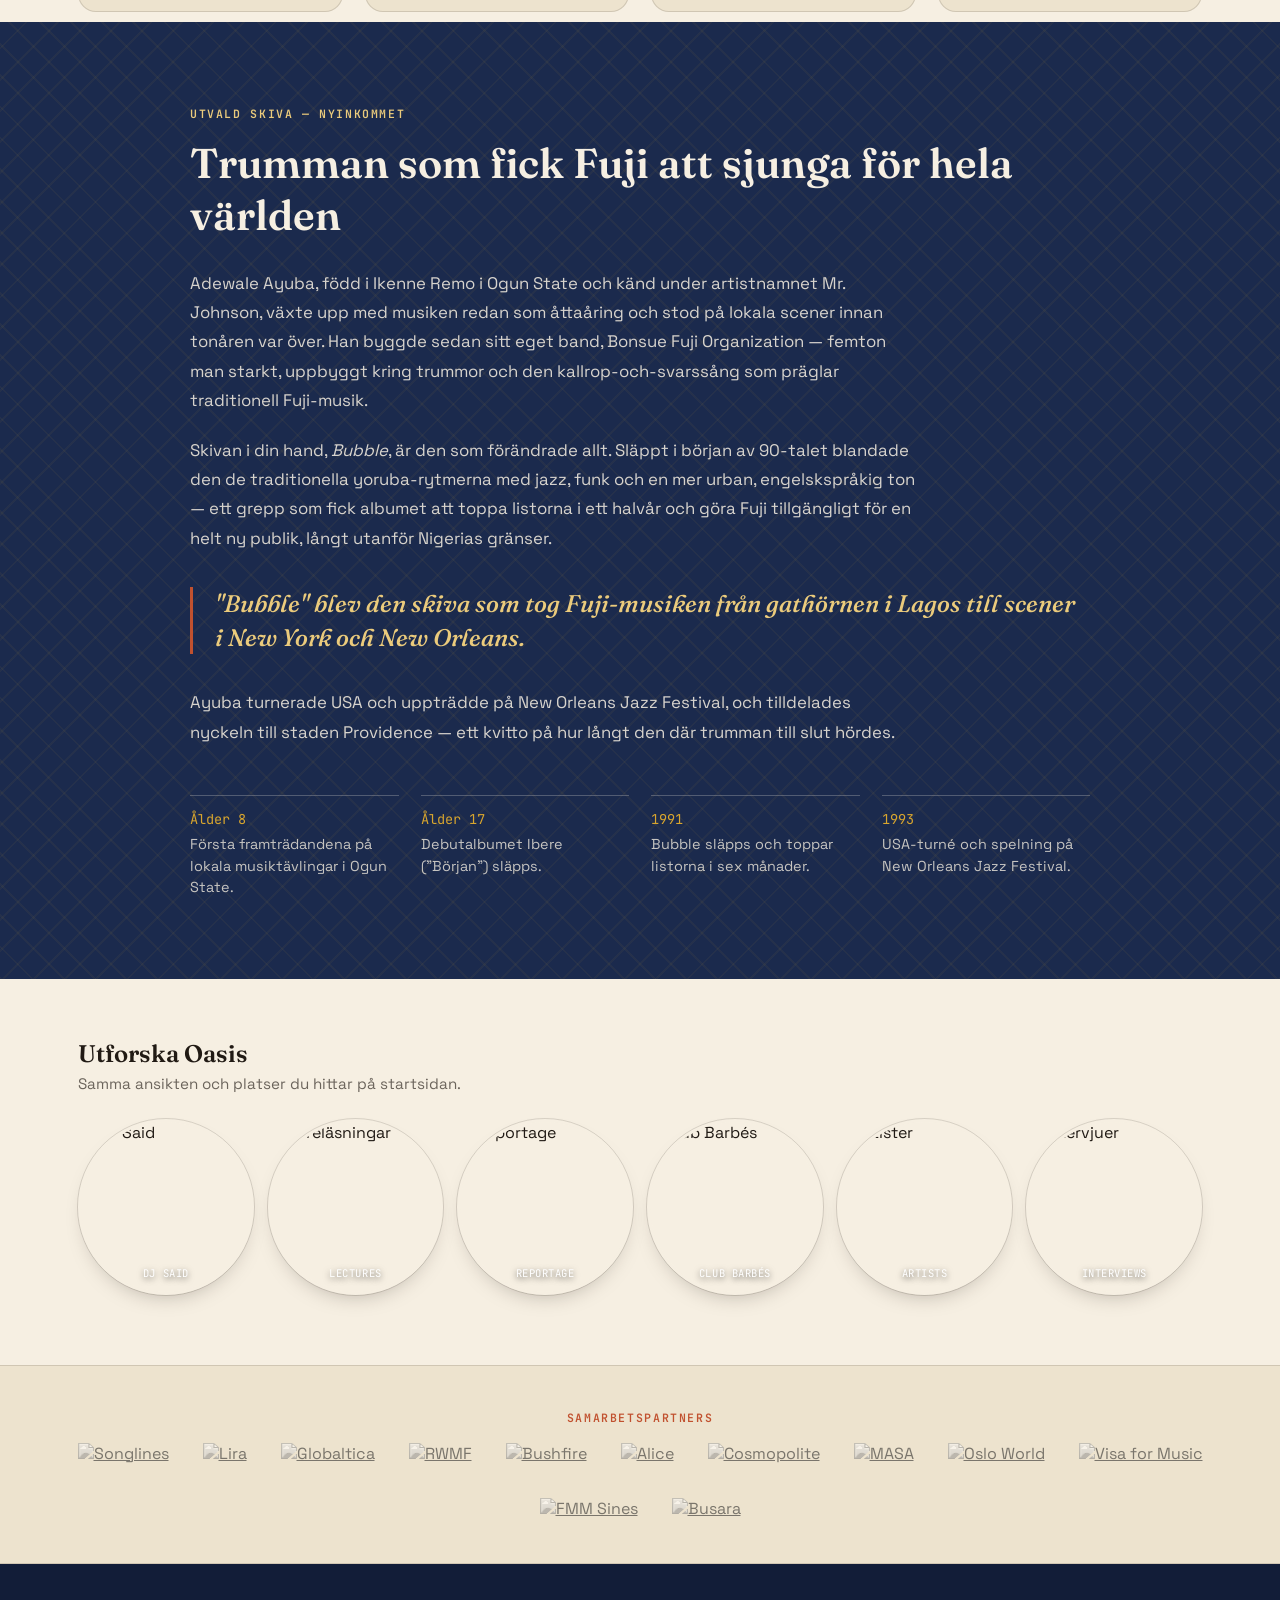
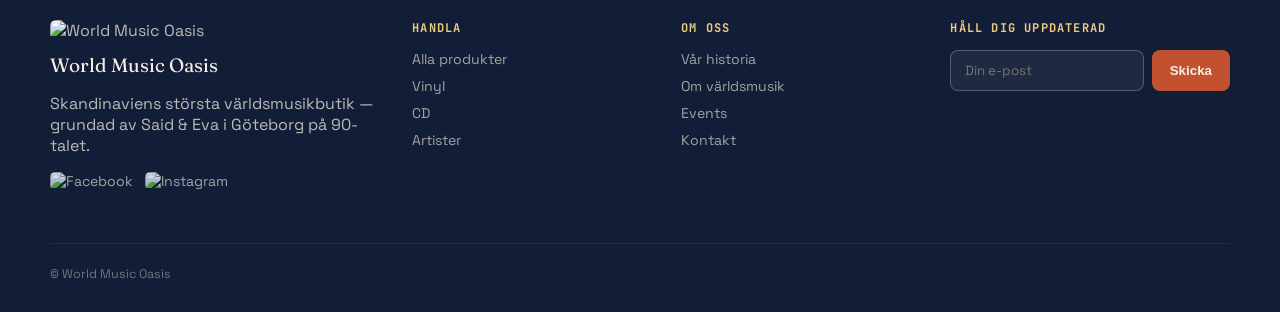
==== commit fa65869e: "Add files via upload" ====
--- a/index.html
+++ b/index.html
@@ -40,7 +40,17 @@
 <section class="hero" id="hem">
   <div>
     <div class="platter-stage" id="platter">
+      <div class="halo-ring"></div>
+      <svg class="ring-text" viewBox="0 0 200 200" xmlns="http://www.w3.org/2000/svg">
+        <defs>
+          <path id="ringPath" d="M100,100 m-90,0 a90,90 0 1,1 180,0 a90,90 0 1,1 -180,0"/>
+        </defs>
+        <text font-family="'JetBrains Mono', monospace" font-size="7.2" letter-spacing="3" fill="var(--gold-soft)">
+          <textPath href="#ringPath" startOffset="0%">✦ WORLDMUSIC OASIS ✦ GÖTEBORG ✦ SEDAN 90-TALET ✦ WORLDMUSIC OASIS ✦ GÖTEBORG ✦ SEDAN 90-TALET</textPath>
+        </text>
+      </svg>
       <div class="turntable-base">
+        <div class="iris-ring"></div>
         <div class="vinyl">
           <div class="vinyl-sheen"></div>
           <div class="label"></div>
@@ -54,6 +64,10 @@
         <div class="deck-brand">Worldmusic Oasis</div>
         <div class="power-dot"></div>
       </div>
+    </div>
+    <div class="eq-bars">
+      <span></span><span></span><span></span><span></span><span></span>
+    </div>
     </div>
     <div class="play-hint">Håll muspekaren över skivan — hör den snurra</div>
   </div>
--- a/style.css
+++ b/style.css
@@ -156,6 +156,67 @@
   .play-hint{
     margin-top:14px; text-align:center; font-family:'JetBrains Mono',monospace;
     font-size:0.72rem; letter-spacing:0.08em; text-transform:uppercase; opacity:0.55;
+  }
+
+  /* ---------- häftiga extra-effekter ---------- */
+  .halo-ring{
+    position:absolute; inset:-4%; border-radius:50%;
+    border:1.5px solid rgba(217,166,46,0.35);
+    box-shadow:0 0 0 10px rgba(217,166,46,0.05), 0 0 44px 8px rgba(217,166,46,0.22);
+    animation:halo-pulse 3.4s ease-in-out infinite;
+    pointer-events:none;
+    z-index:0;
+  }
+  @keyframes halo-pulse{
+    0%,100%{ transform:scale(1); opacity:0.7; }
+    50%{ transform:scale(1.035); opacity:1; }
+  }
+  .ring-text{
+    position:absolute; inset:-10%; width:120%; height:120%;
+    animation:ring-spin 26s linear infinite;
+    pointer-events:none;
+    z-index:3;
+    opacity:0.9;
+  }
+  .platter-stage:hover .ring-text, .platter-stage.playing .ring-text{
+    animation-duration:9s;
+  }
+  @keyframes ring-spin{ to{ transform:rotate(360deg); } }
+  .iris-ring{
+    position:absolute; width:87%; aspect-ratio:1/1; border-radius:50%;
+    background:conic-gradient(from 0deg, #ff9d6c, var(--gold), #7fa7ff, var(--rust), #ff9d6c);
+    filter:blur(11px) saturate(1.4);
+    opacity:0.45;
+    animation:spin 7s linear infinite;
+    animation-play-state:paused;
+  }
+  .platter-stage:hover .iris-ring, .platter-stage.playing .iris-ring{ animation-play-state:running; }
+  .eq-bars{
+    display:flex; align-items:flex-end; justify-content:center; gap:5px;
+    height:22px; margin-top:18px;
+  }
+  .eq-bars span{
+    width:4px; height:6px; border-radius:2px;
+    background:linear-gradient(180deg, var(--gold), var(--rust));
+    animation:eq-idle 2.6s ease-in-out infinite;
+  }
+  .eq-bars span:nth-child(1){ animation-delay:-1.9s; }
+  .eq-bars span:nth-child(2){ animation-delay:-1.1s; }
+  .eq-bars span:nth-child(3){ animation-delay:-2.4s; }
+  .eq-bars span:nth-child(4){ animation-delay:-0.4s; }
+  .eq-bars span:nth-child(5){ animation-delay:-1.5s; }
+  @keyframes eq-idle{
+    0%,100%{ height:5px; opacity:.4; }
+    50%{ height:9px; opacity:.6; }
+  }
+  .platter-stage:hover ~ .eq-bars span, .platter-stage.playing ~ .eq-bars span{
+    animation-name:eq-bounce;
+    animation-duration:0.9s;
+  }
+  @keyframes eq-bounce{
+    0%,100%{ height:6px; opacity:.75; }
+    30%{ height:24px; opacity:1; }
+    60%{ height:12px; opacity:.9; }
   }
 
   .hero-copy .eyebrow{ margin-bottom:14px; display:block; }
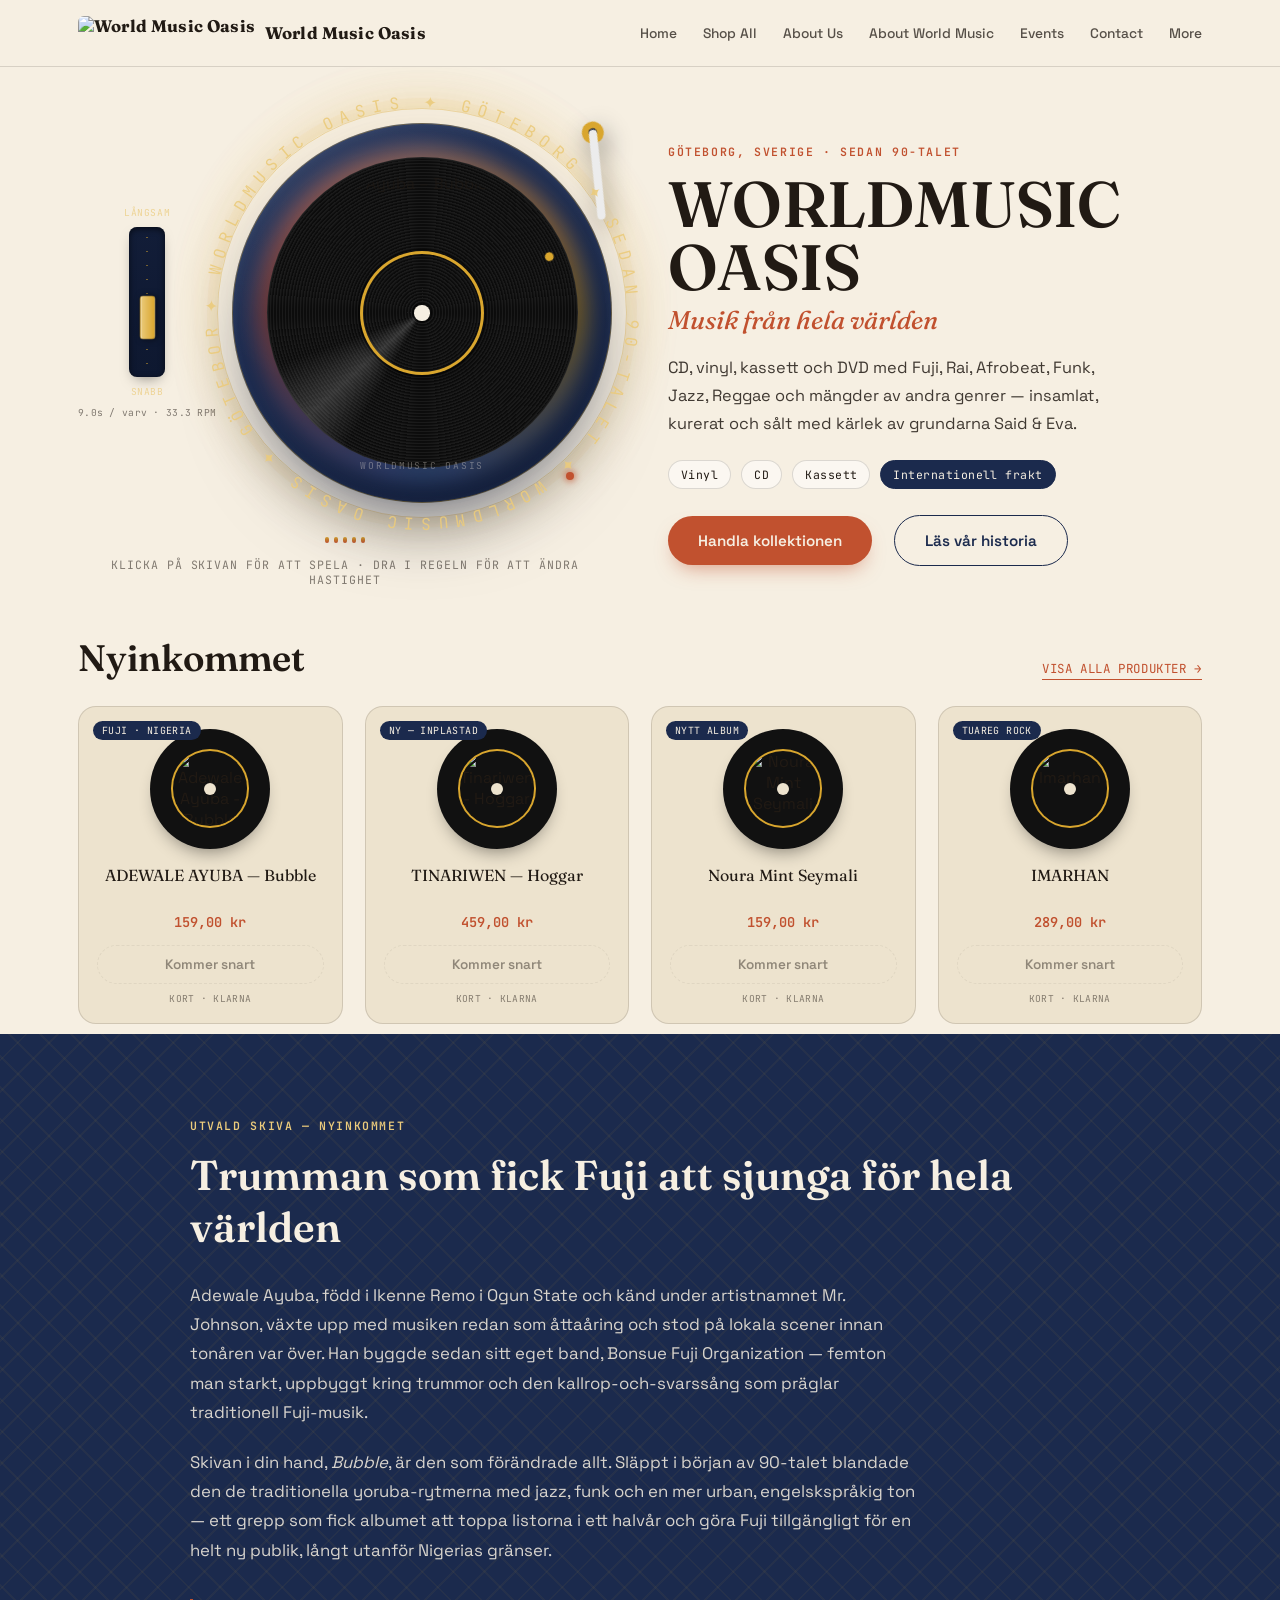
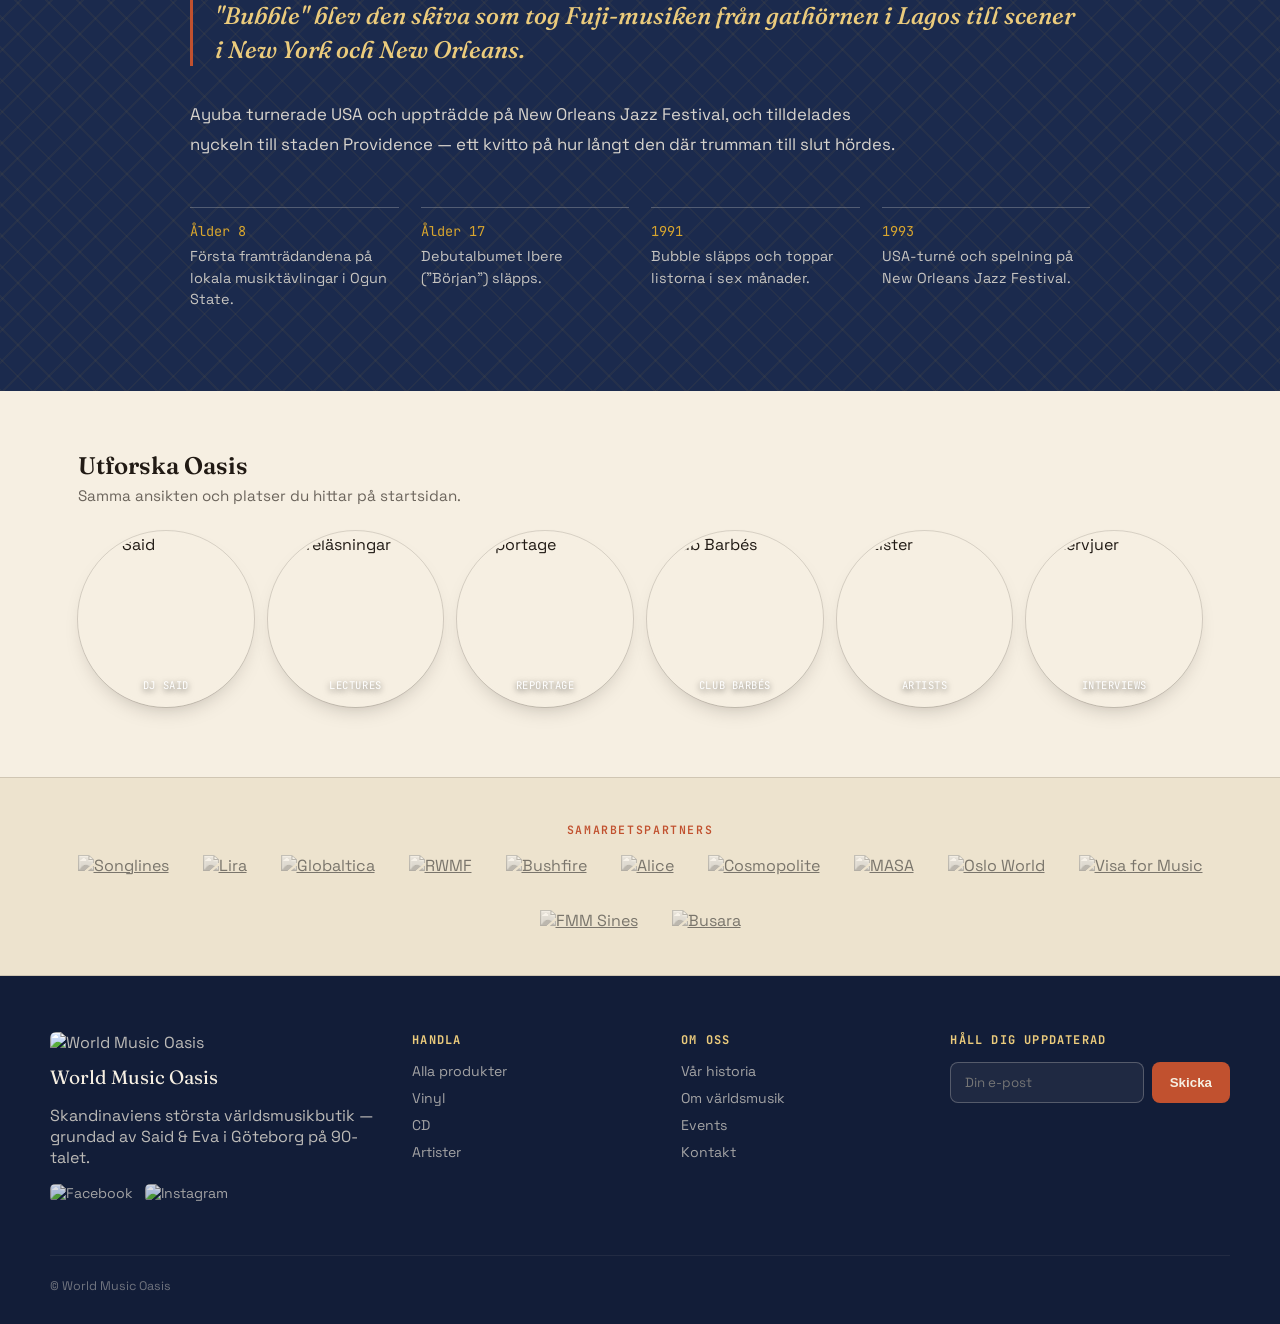
==== commit 326ad98f: "Add files via upload" ====
--- a/index.html
+++ b/index.html
@@ -38,38 +38,52 @@
 </header>
 
 <section class="hero" id="hem">
-  <div>
-    <div class="platter-stage" id="platter">
-      <div class="halo-ring"></div>
-      <svg class="ring-text" viewBox="0 0 200 200" xmlns="http://www.w3.org/2000/svg">
-        <defs>
-          <path id="ringPath" d="M100,100 m-90,0 a90,90 0 1,1 180,0 a90,90 0 1,1 -180,0"/>
-        </defs>
-        <text font-family="'JetBrains Mono', monospace" font-size="7.2" letter-spacing="3" fill="var(--gold-soft)">
-          <textPath href="#ringPath" startOffset="0%">✦ WORLDMUSIC OASIS ✦ GÖTEBORG ✦ SEDAN 90-TALET ✦ WORLDMUSIC OASIS ✦ GÖTEBORG ✦ SEDAN 90-TALET</textPath>
-        </text>
-      </svg>
-      <div class="turntable-base">
-        <div class="iris-ring"></div>
-        <div class="vinyl">
-          <div class="vinyl-sheen"></div>
-          <div class="label"></div>
+  <div class="turntable-wrap" id="turntableWrap">
+    <div class="deck-row">
+      <div class="pitch-control">
+        <span class="pitch-label">LÅNGSAM</span>
+        <div class="fader-track">
+          <input type="range" id="pitchFader" min="2" max="24" step="0.5" value="9" aria-label="Ändra hastighet">
         </div>
-        <svg class="tonearm" viewBox="0 0 100 100" fill="none" xmlns="http://www.w3.org/2000/svg">
-          <circle cx="86" cy="12" r="8" fill="var(--gold)"/>
-          <circle cx="86" cy="12" r="3" fill="var(--indigo-deep)"/>
-          <rect x="83" y="10" width="6" height="66" rx="3" fill="#ececec" transform="rotate(18 86 12)"/>
-          <circle cx="20" cy="82" r="3.2" fill="var(--gold)"/>
+        <span class="pitch-label">SNABB</span>
+        <div class="pitch-readout" id="pitchReadout">9.0s / varv</div>
+      </div>
+
+      <div class="platter-stage" id="platter">
+        <div class="halo-ring"></div>
+        <svg class="ring-text" viewBox="0 0 200 200" xmlns="http://www.w3.org/2000/svg">
+          <defs>
+            <path id="ringPath" d="M100,100 m-90,0 a90,90 0 1,1 180,0 a90,90 0 1,1 -180,0"/>
+          </defs>
+          <text font-family="'JetBrains Mono', monospace" font-size="7.2" letter-spacing="3" fill="var(--gold-soft)">
+            <textPath href="#ringPath" startOffset="0%">✦ WORLDMUSIC OASIS ✦ GÖTEBORG ✦ SEDAN 90-TALET ✦ WORLDMUSIC OASIS ✦ GÖTEBORG ✦ SEDAN 90-TALET</textPath>
+          </text>
         </svg>
-        <div class="deck-brand">Worldmusic Oasis</div>
-        <div class="power-dot"></div>
-      </div>
-    </div>
+        <div class="turntable-base">
+          <div class="iris-ring"></div>
+          <div class="vinyl">
+            <div class="vinyl-art">
+              <img src="https://static.wixstatic.com/media/7166f7_14593338bad542749aed587544c12a95~mv2.jpg" alt="Adewale Ayuba – Bubble">
+            </div>
+            <div class="vinyl-sheen"></div>
+            <div class="label"></div>
+          </div>
+          <svg class="tonearm" viewBox="0 0 100 100" fill="none" xmlns="http://www.w3.org/2000/svg">
+            <circle cx="86" cy="12" r="8" fill="var(--gold)"/>
+            <circle cx="86" cy="12" r="3" fill="var(--indigo-deep)"/>
+            <rect x="83" y="10" width="6" height="66" rx="3" fill="#ececec" transform="rotate(18 86 12)"/>
+            <circle cx="20" cy="82" r="3.2" fill="var(--gold)"/>
+          </svg>
+          <div class="deck-brand">Worldmusic Oasis</div>
+          <div class="power-dot"></div>
+        </div>
+      </div>
+    </div>
+
     <div class="eq-bars">
       <span></span><span></span><span></span><span></span><span></span>
     </div>
-    </div>
-    <div class="play-hint">Håll muspekaren över skivan — hör den snurra</div>
+    <div class="play-hint">Klicka på skivan för att spela · dra i regeln för att ändra hastighet</div>
   </div>
 
   <div class="hero-copy">
--- a/style.css
+++ b/style.css
@@ -83,6 +83,7 @@
   .platter-stage{
     position:relative; display:flex; align-items:center; justify-content:center;
     aspect-ratio:1/1;
+    flex:1 1 auto; min-width:0; max-width:460px;
   }
   .platter-stage::before{
     content:''; position:absolute; inset:-6%; border-radius:50%;
@@ -107,12 +108,21 @@
       repeating-radial-gradient(circle at center, #0c0c0c 0px, #0c0c0c 1px, #1a1a1a 2px, #1a1a1a 3px);
     box-shadow:0 20px 40px -18px rgba(0,0,0,0.6), inset 0 0 0 2px rgba(255,255,255,0.04);
     position:relative;
-    animation:spin 9s linear infinite;
+    animation:spin var(--spin-dur, 9s) linear infinite;
     animation-play-state:paused;
     overflow:hidden;
   }
   .platter-stage:hover .vinyl, .platter-stage.playing .vinyl{ animation-play-state:running; }
   @keyframes spin{ to{ transform:rotate(360deg);} }
+  .vinyl-art{
+    position:absolute; inset:5%; border-radius:50%; overflow:hidden;
+    z-index:0;
+  }
+  .vinyl-art img{
+    width:100%; height:100%; object-fit:cover; display:block;
+    mix-blend-mode:luminosity;
+    opacity:0.55;
+  }
   .vinyl-sheen{
     position:absolute; inset:0; border-radius:50%;
     background:conic-gradient(from 210deg, transparent 0deg, rgba(255,255,255,0.16) 18deg, transparent 40deg, transparent 360deg);
@@ -173,13 +183,10 @@
   }
   .ring-text{
     position:absolute; inset:-10%; width:120%; height:120%;
-    animation:ring-spin 26s linear infinite;
+    animation:ring-spin calc(var(--spin-dur, 9s) * 2.8) linear infinite;
     pointer-events:none;
     z-index:3;
     opacity:0.9;
-  }
-  .platter-stage:hover .ring-text, .platter-stage.playing .ring-text{
-    animation-duration:9s;
   }
   @keyframes ring-spin{ to{ transform:rotate(360deg); } }
   .iris-ring{
@@ -187,7 +194,7 @@
     background:conic-gradient(from 0deg, #ff9d6c, var(--gold), #7fa7ff, var(--rust), #ff9d6c);
     filter:blur(11px) saturate(1.4);
     opacity:0.45;
-    animation:spin 7s linear infinite;
+    animation:spin var(--spin-dur, 9s) linear infinite;
     animation-play-state:paused;
   }
   .platter-stage:hover .iris-ring, .platter-stage.playing .iris-ring{ animation-play-state:running; }
@@ -209,14 +216,74 @@
     0%,100%{ height:5px; opacity:.4; }
     50%{ height:9px; opacity:.6; }
   }
-  .platter-stage:hover ~ .eq-bars span, .platter-stage.playing ~ .eq-bars span{
+  .turntable-wrap:has(.platter-stage:hover) .eq-bars span,
+  .turntable-wrap:has(.platter-stage.playing) .eq-bars span{
     animation-name:eq-bounce;
-    animation-duration:0.9s;
+    animation-duration:calc(var(--spin-dur, 9s) * 0.12);
   }
   @keyframes eq-bounce{
     0%,100%{ height:6px; opacity:.75; }
     30%{ height:24px; opacity:1; }
     60%{ height:12px; opacity:.9; }
+  }
+
+  /* ---------- DJ pitch-fader (hastighetsreglage) ---------- */
+  .deck-row{
+    display:flex; align-items:center; gap:16px;
+  }
+  .pitch-control{
+    display:flex; flex-direction:column; align-items:center; gap:8px;
+    flex:0 0 auto;
+  }
+  .fader-track{
+    width:36px; height:150px; position:relative;
+    background:linear-gradient(180deg, var(--indigo-deep), #0e1830);
+    border-radius:8px;
+    box-shadow:inset 0 2px 6px rgba(0,0,0,0.6), 0 6px 14px -6px rgba(0,0,0,0.5);
+    display:flex; align-items:center; justify-content:center;
+    overflow:hidden;
+  }
+  .fader-track::before{
+    content:'';
+    position:absolute; left:50%; top:10px; bottom:10px; width:2px;
+    background:repeating-linear-gradient(180deg, rgba(217,166,46,0.5) 0 1px, transparent 1px 14px);
+    transform:translateX(-50%);
+  }
+  #pitchFader{
+    -webkit-appearance:none; appearance:none;
+    width:130px; height:30px;
+    background:transparent;
+    transform:rotate(-90deg);
+    cursor:grab;
+    margin:0;
+  }
+  #pitchFader:active{ cursor:grabbing; }
+  #pitchFader::-webkit-slider-runnable-track{ height:4px; background:transparent; }
+  #pitchFader::-webkit-slider-thumb{
+    -webkit-appearance:none;
+    width:44px; height:16px; border-radius:4px;
+    background:linear-gradient(180deg, var(--gold-soft), var(--gold));
+    box-shadow:0 2px 6px rgba(0,0,0,0.5), inset 0 1px 0 rgba(255,255,255,0.4);
+    border:1px solid rgba(0,0,0,0.3);
+    margin-top:-6px;
+  }
+  #pitchFader::-moz-range-track{ height:4px; background:transparent; }
+  #pitchFader::-moz-range-thumb{
+    width:44px; height:16px; border-radius:4px; border:1px solid rgba(0,0,0,0.3);
+    background:linear-gradient(180deg, var(--gold-soft), var(--gold));
+    box-shadow:0 2px 6px rgba(0,0,0,0.5);
+  }
+  .pitch-label{
+    font-family:'JetBrains Mono',monospace; font-size:0.6rem; letter-spacing:0.06em;
+    color:var(--gold-soft); opacity:0.75;
+  }
+  .pitch-readout{
+    font-family:'JetBrains Mono',monospace; font-size:0.6rem; letter-spacing:0.03em;
+    color:rgba(33,26,20,0.55); white-space:nowrap;
+  }
+  @media (max-width:560px){
+    .fader-track{ height:110px; }
+    #pitchFader{ width:94px; }
   }
 
   .hero-copy .eyebrow{ margin-bottom:14px; display:block; }
